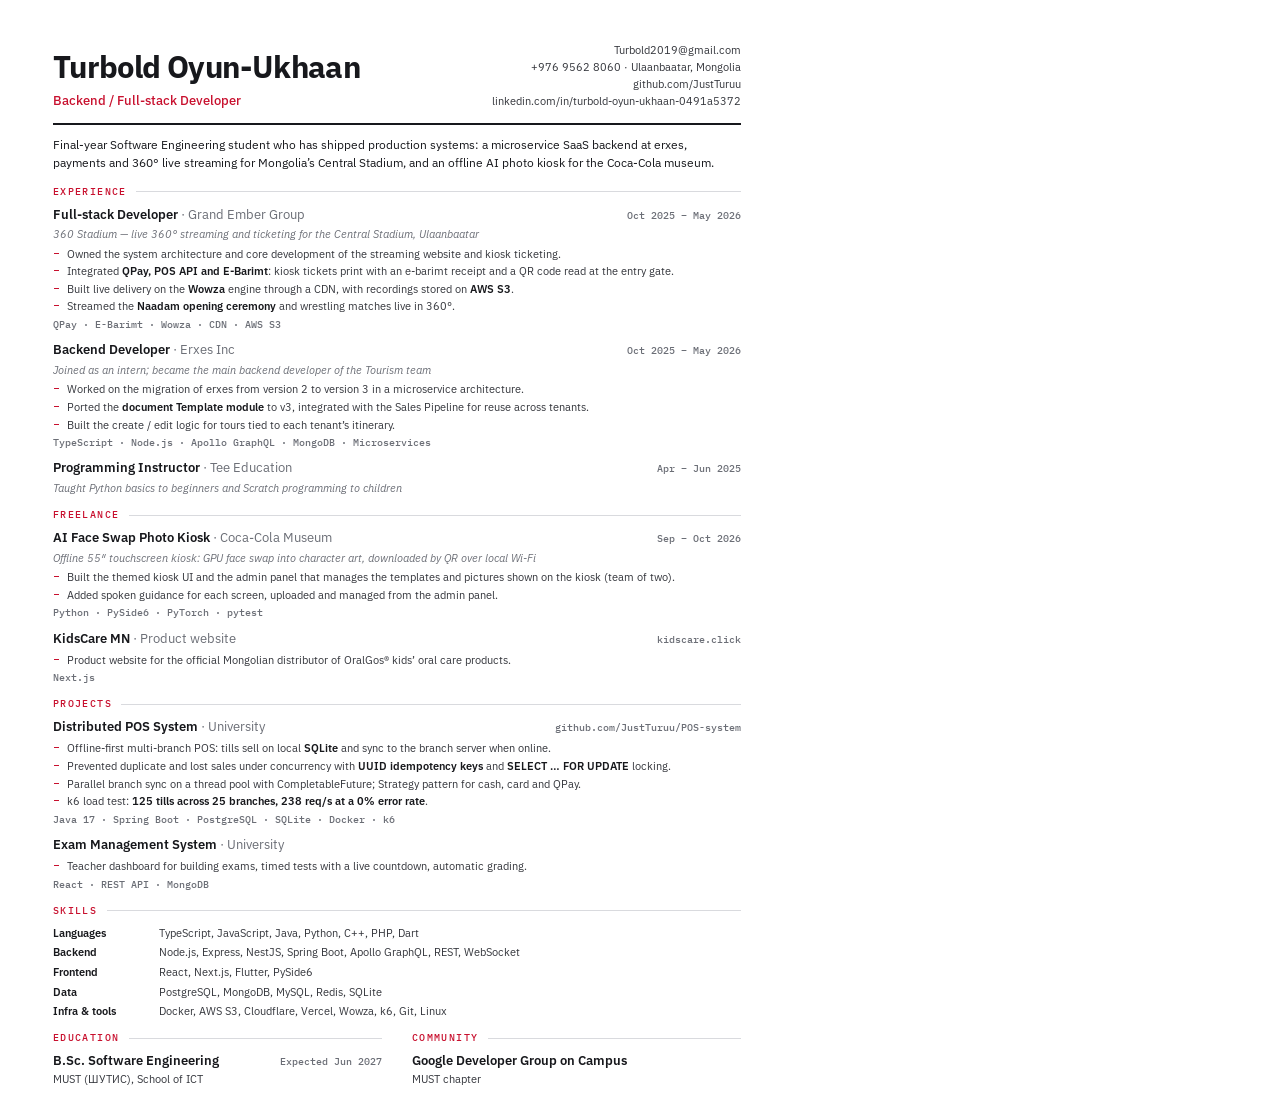
==== cv/cv.html @ feb794d3 "feat: add PDF CV, POS project and kiosk details - Build a one-page cv.pdf from cv/cv.html (cv/build." ====
<!doctype html>
<!-- Source for ../cv.pdf. Rebuild with: cv/build.sh -->
<html lang="en">
  <head>
    <meta charset="utf-8" />
    <title>Turbold Oyun-Ukhaan — CV</title>
    <link rel="preconnect" href="https://fonts.googleapis.com" />
    <link rel="preconnect" href="https://fonts.gstatic.com" crossorigin />
    <link
      href="https://fonts.googleapis.com/css2?family=IBM+Plex+Mono:wght@500&family=IBM+Plex+Sans:ital,wght@0,400;0,500;0,600;0,700;1,400&display=swap"
      rel="stylesheet"
    />
    <style>
      @page {
        size: A4;
        margin: 0;
      }
      :root {
        --ink: #17181c;
        --body: #33353b;
        --dim: #6b6e76;
        --rule: #d9dade;
        --accent: #c8102e;
      }
      * {
        box-sizing: border-box;
        margin: 0;
        padding: 0;
      }
      html,
      body {
        background: #fff;
      }
      body {
        width: 210mm;
        padding: 11mm 14mm 8mm;
        font: 8.5pt/1.4 "IBM Plex Sans", "Helvetica Neue", Arial, sans-serif;
        color: var(--body);
        -webkit-print-color-adjust: exact;
        print-color-adjust: exact;
      }
      a {
        color: inherit;
        text-decoration: none;
      }

      /* ---------- header ---------- */
      header {
        display: flex;
        justify-content: space-between;
        align-items: flex-end;
        gap: 8mm;
        padding-bottom: 3.4mm;
        border-bottom: 2.2pt solid var(--ink);
      }
      h1 {
        font-size: 23pt;
        line-height: 1;
        font-weight: 700;
        letter-spacing: -0.02em;
        color: var(--ink);
      }
      .role {
        margin-top: 2.2mm;
        font-size: 10pt;
        font-weight: 500;
        color: var(--accent);
      }
      .contact {
        text-align: right;
        font-size: 8.3pt;
        line-height: 1.55;
        color: var(--body);
      }
      .summary {
        margin-top: 3mm;
        font-size: 9pt;
        line-height: 1.5;
        color: var(--ink);
      }

      /* ---------- sections ---------- */
      section {
        margin-top: 3.8mm;
      }
      h2 {
        display: flex;
        align-items: center;
        gap: 2.5mm;
        margin-bottom: 2.4mm;
        font: 500 7.4pt/1 "IBM Plex Mono", Menlo, monospace;
        letter-spacing: 0.14em;
        text-transform: uppercase;
        color: var(--accent);
      }
      h2::after {
        content: "";
        flex: 1;
        height: 0.6pt;
        background: var(--rule);
      }
      .entry + .entry {
        margin-top: 2.5mm;
      }
      .entry-head {
        display: flex;
        justify-content: space-between;
        align-items: baseline;
        gap: 4mm;
      }
      h3 {
        font-size: 9.8pt;
        font-weight: 600;
        color: var(--ink);
      }
      h3 .at {
        font-weight: 400;
        color: var(--dim);
      }
      .date {
        flex: none;
        font: 500 7.8pt/1 "IBM Plex Mono", Menlo, monospace;
        color: var(--dim);
      }
      .lede {
        margin-top: 0.6mm;
        font-style: italic;
        color: var(--dim);
      }
      ul {
        margin-top: 1mm;
        list-style: none;
      }
      li {
        position: relative;
        padding-left: 3.6mm;
      }
      li + li {
        margin-top: 0.45mm;
      }
      li::before {
        content: "";
        position: absolute;
        left: 0.4mm;
        top: 0.62em;
        width: 1.3mm;
        height: 0.7pt;
        background: var(--accent);
      }
      b {
        font-weight: 600;
        color: var(--ink);
      }
      .stack {
        margin-top: 1mm;
        font: 500 7.4pt/1.4 "IBM Plex Mono", Menlo, monospace;
        color: var(--dim);
      }

      /* ---------- skills + education ---------- */
      .skills {
        display: grid;
        grid-template-columns: 24mm 1fr;
        row-gap: 1mm;
        column-gap: 4mm;
      }
      .skills dt {
        font-weight: 600;
        color: var(--ink);
      }
      .two {
        display: grid;
        grid-template-columns: 1fr 1fr;
        gap: 8mm;
      }
    </style>
  </head>
  <body>
    <header>
      <div>
        <h1>Turbold Oyun-Ukhaan</h1>
        <p class="role">Backend / Full-stack Developer</p>
      </div>
      <div class="contact">
        <a href="mailto:Turbold2019@gmail.com">Turbold2019@gmail.com</a><br />
        +976 9562 8060 · Ulaanbaatar, Mongolia<br />
        <a href="https://github.com/JustTuruu">github.com/JustTuruu</a><br />
        <a href="https://www.linkedin.com/in/turbold-oyun-ukhaan-0491a5372/"
          >linkedin.com/in/turbold-oyun-ukhaan-0491a5372</a
        >
      </div>
    </header>

    <p class="summary">
      Final-year Software Engineering student who has shipped production
      systems: a microservice SaaS backend at erxes, payments and 360° live
      streaming for Mongolia’s Central Stadium, and an offline AI photo kiosk
      for the Coca-Cola museum.
    </p>

    <section>
      <h2>Experience</h2>

      <div class="entry">
        <div class="entry-head">
          <h3>Full-stack Developer <span class="at">· Grand Ember Group</span></h3>
          <span class="date">Oct 2025 – May 2026</span>
        </div>
        <p class="lede">360 Stadium — live 360° streaming and ticketing for the Central Stadium, Ulaanbaatar</p>
        <ul>
          <li>Owned the system architecture and core development of the streaming website and kiosk ticketing.</li>
          <li>Integrated <b>QPay, POS API and E-Barimt</b>: kiosk tickets print with an e-barimt receipt and a QR code read at the entry gate.</li>
          <li>Built live delivery on the <b>Wowza</b> engine through a CDN, with recordings stored on <b>AWS S3</b>.</li>
          <li>Streamed the <b>Naadam opening ceremony</b> and wrestling matches live in 360°.</li>
        </ul>
        <p class="stack">QPay · E-Barimt · Wowza · CDN · AWS S3</p>
      </div>

      <div class="entry">
        <div class="entry-head">
          <h3>Backend Developer <span class="at">· Erxes Inc</span></h3>
          <span class="date">Oct 2025 – May 2026</span>
        </div>
        <p class="lede">Joined as an intern; became the main backend developer of the Tourism team</p>
        <ul>
          <li>Worked on the migration of erxes from version 2 to version 3 in a microservice architecture.</li>
          <li>Ported the <b>document Template module</b> to v3, integrated with the Sales Pipeline for reuse across tenants.</li>
          <li>Built the create / edit logic for tours tied to each tenant’s itinerary.</li>
        </ul>
        <p class="stack">TypeScript · Node.js · Apollo GraphQL · MongoDB · Microservices</p>
      </div>

      <div class="entry">
        <div class="entry-head">
          <h3>Programming Instructor <span class="at">· Tee Education</span></h3>
          <span class="date">Apr – Jun 2025</span>
        </div>
        <p class="lede">Taught Python basics to beginners and Scratch programming to children</p>
      </div>
    </section>

    <section>
      <h2>Freelance</h2>

      <div class="entry">
        <div class="entry-head">
          <h3>AI Face Swap Photo Kiosk <span class="at">· Coca-Cola Museum</span></h3>
          <span class="date">Sep – Oct 2026</span>
        </div>
        <p class="lede">Offline 55″ touchscreen kiosk: GPU face swap into character art, downloaded by QR over local Wi-Fi</p>
        <ul>
          <li>Built the themed kiosk UI and the admin panel that manages the templates and pictures shown on the kiosk (team of two).</li>
          <li>Added spoken guidance for each screen, uploaded and managed from the admin panel.</li>
        </ul>
        <p class="stack">Python · PySide6 · PyTorch · pytest</p>
      </div>

      <div class="entry">
        <div class="entry-head">
          <h3>KidsCare MN <span class="at">· Product website</span></h3>
          <a class="date" href="https://www.kidscare.click">kidscare.click</a>
        </div>
        <ul>
          <li>Product website for the official Mongolian distributor of OralGos® kids’ oral care products.</li>
        </ul>
        <p class="stack">Next.js</p>
      </div>
    </section>

    <section>
      <h2>Projects</h2>

      <div class="entry">
        <div class="entry-head">
          <h3>Distributed POS System <span class="at">· University</span></h3>
          <a class="date" href="https://github.com/JustTuruu/POS-system">github.com/JustTuruu/POS-system</a>
        </div>
        <ul>
          <li>Offline-first multi-branch POS: tills sell on local <b>SQLite</b> and sync to the branch server when online.</li>
          <li>Prevented duplicate and lost sales under concurrency with <b>UUID idempotency keys</b> and <b>SELECT … FOR UPDATE</b> locking.</li>
          <li>Parallel branch sync on a thread pool with CompletableFuture; Strategy pattern for cash, card and QPay.</li>
          <li>k6 load test: <b>125 tills across 25 branches, 238 req/s at a 0% error rate</b>.</li>
        </ul>
        <p class="stack">Java 17 · Spring Boot · PostgreSQL · SQLite · Docker · k6</p>
      </div>

      <div class="entry">
        <div class="entry-head">
          <h3>Exam Management System <span class="at">· University</span></h3>
        </div>
        <ul>
          <li>Teacher dashboard for building exams, timed tests with a live countdown, automatic grading.</li>
        </ul>
        <p class="stack">React · REST API · MongoDB</p>
      </div>
    </section>

    <section>
      <h2>Skills</h2>
      <dl class="skills">
        <dt>Languages</dt>
        <dd>TypeScript, JavaScript, Java, Python, C++, PHP, Dart</dd>
        <dt>Backend</dt>
        <dd>Node.js, Express, NestJS, Spring Boot, Apollo GraphQL, REST, WebSocket</dd>
        <dt>Frontend</dt>
        <dd>React, Next.js, Flutter, PySide6</dd>
        <dt>Data</dt>
        <dd>PostgreSQL, MongoDB, MySQL, Redis, SQLite</dd>
        <dt>Infra &amp; tools</dt>
        <dd>Docker, AWS S3, Cloudflare, Vercel, Wowza, k6, Git, Linux</dd>
      </dl>
    </section>

    <section class="two">
      <div>
        <h2>Education</h2>
        <div class="entry-head">
          <h3>B.Sc. Software Engineering</h3>
          <span class="date">Expected Jun 2027</span>
        </div>
        <p>MUST (ШУТИС), School of ICT</p>
      </div>
      <div>
        <h2>Community</h2>
        <h3>Google Developer Group on Campus</h3>
        <p>MUST chapter</p>
      </div>
    </section>
  </body>
</html>
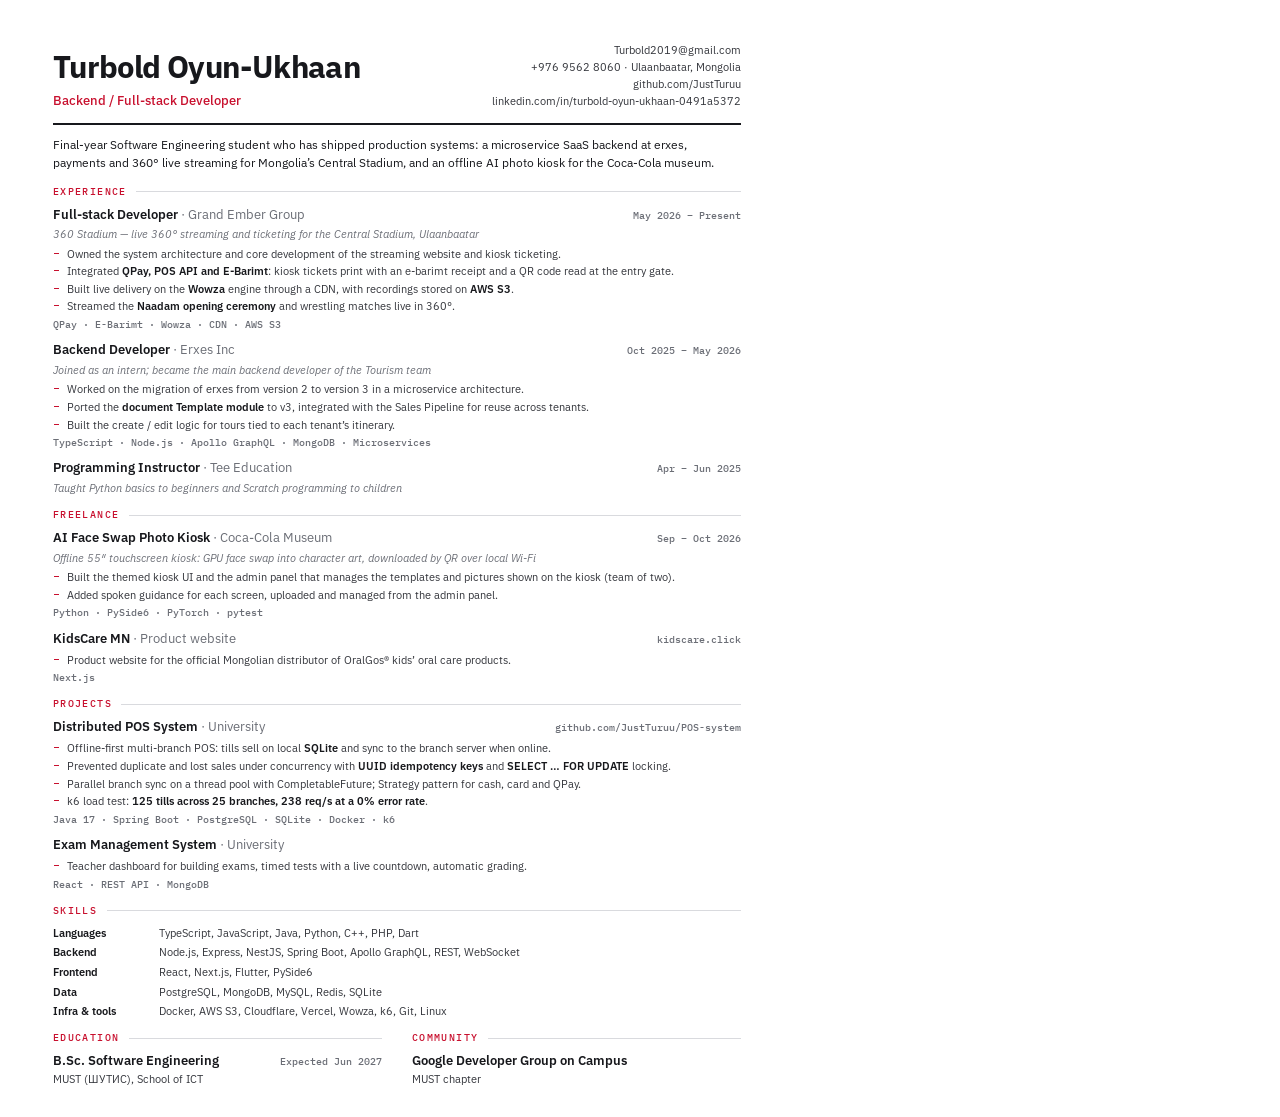
==== commit 63be9971: "fix: Grand Ember Group dates to May 2026 – Present Co-Authored-By: Claude Opus 5.5 <noreply@anthropi" ====
--- a/cv/cv.html
+++ b/cv/cv.html
@@ -204,7 +204,7 @@
       <div class="entry">
         <div class="entry-head">
           <h3>Full-stack Developer <span class="at">· Grand Ember Group</span></h3>
-          <span class="date">Oct 2025 – May 2026</span>
+          <span class="date">May 2026 – Present</span>
         </div>
         <p class="lede">360 Stadium — live 360° streaming and ticketing for the Central Stadium, Ulaanbaatar</p>
         <ul>
